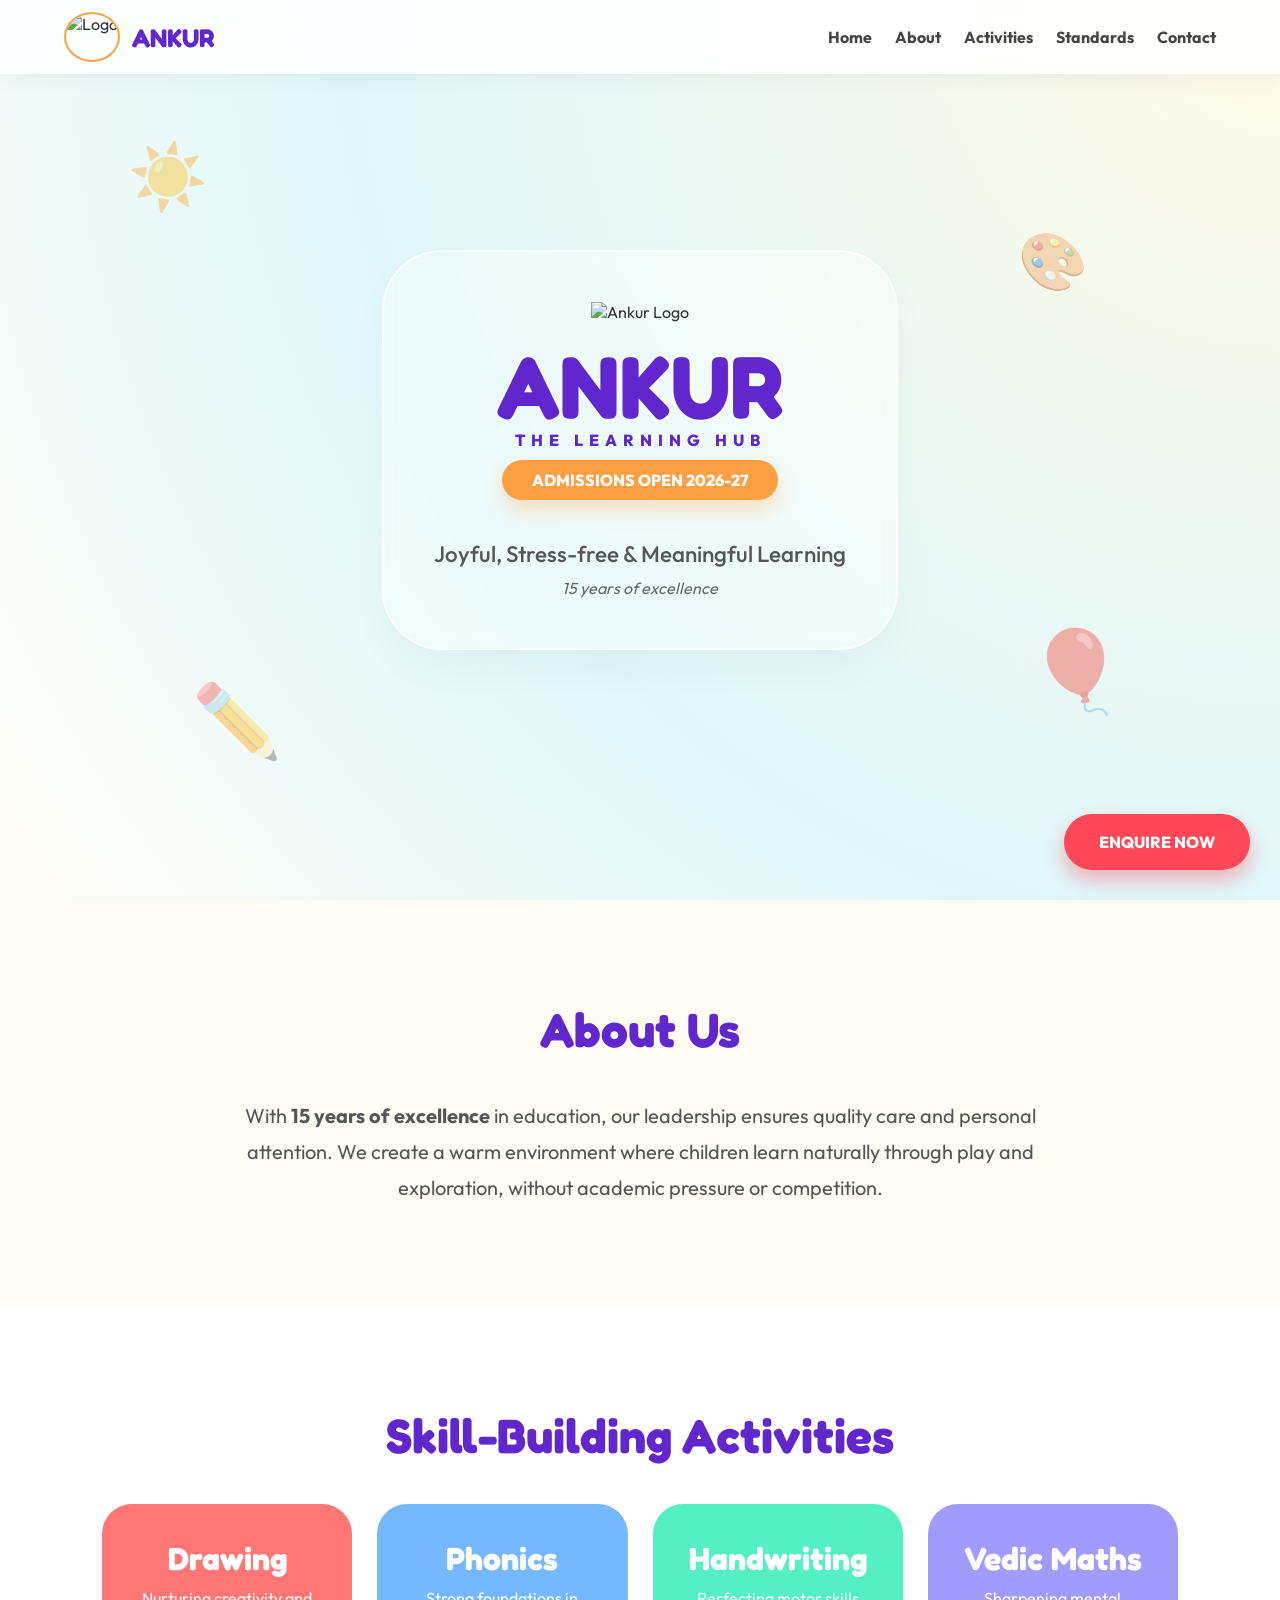
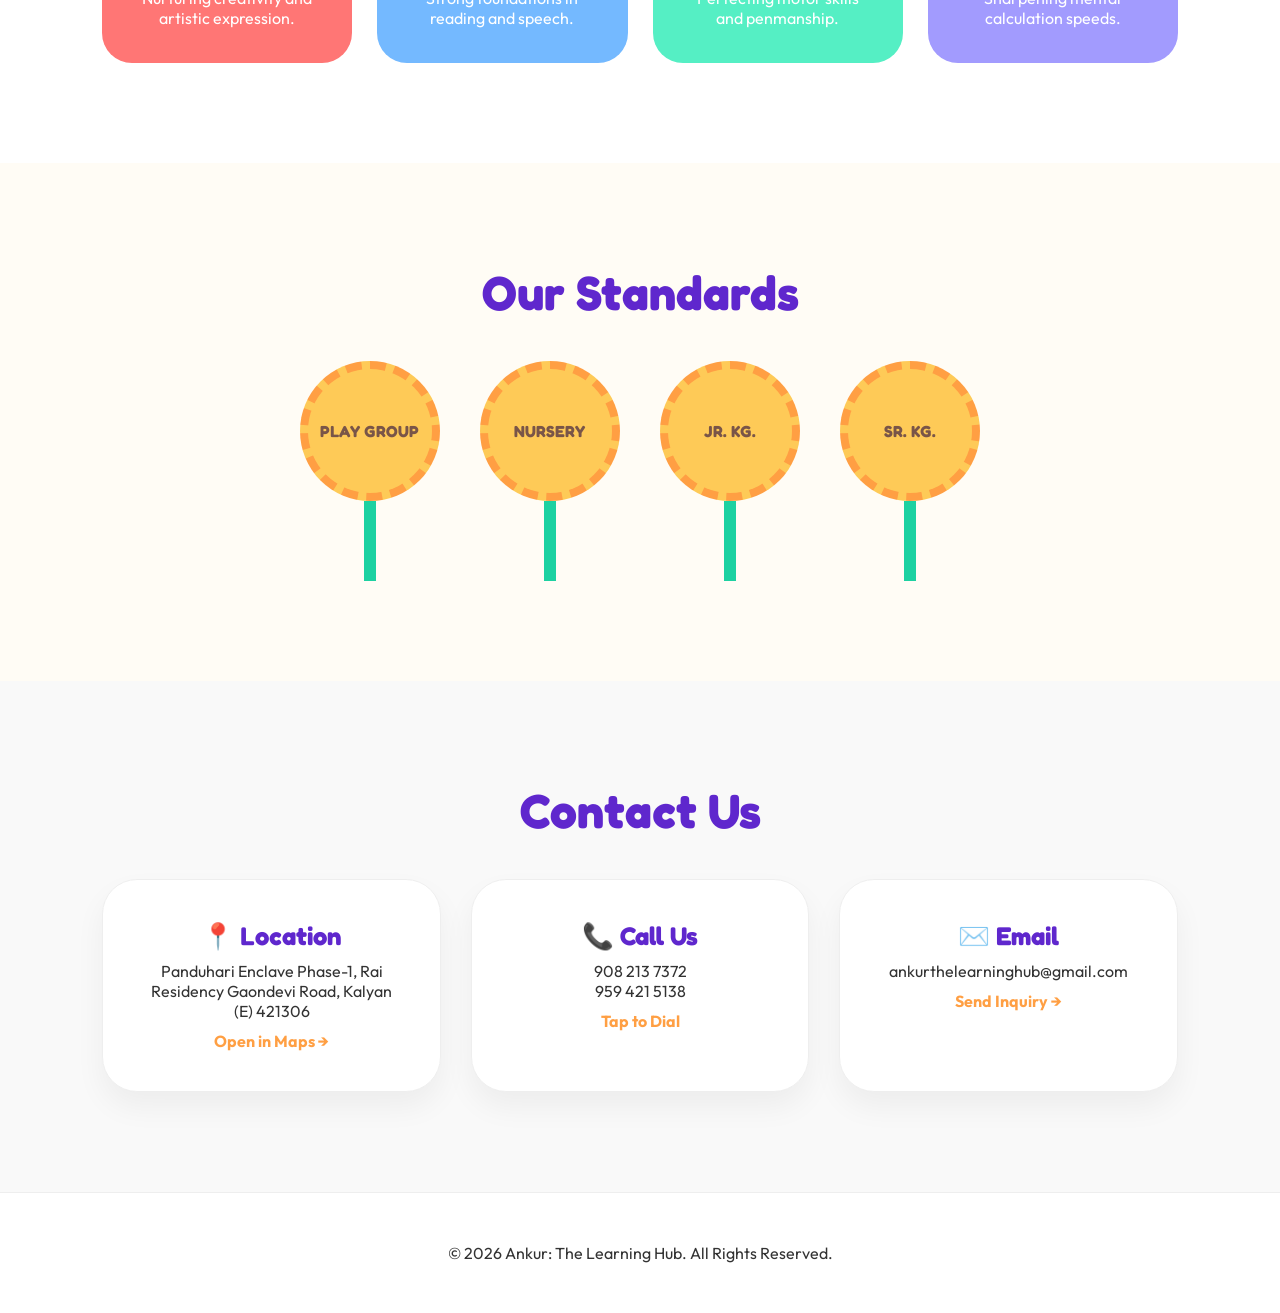
==== index.html @ 1911ccf0 "Add files via upload" ====
<!DOCTYPE html>
<html lang="en">
<head>
    <meta charset="UTF-8">
    <meta name="viewport" content="width=device-width, initial-scale=1.0">
    <title>Ankur: The Learning Hub | Admissions Open 2026-27</title>
    <link href="https://fonts.googleapis.com/css2?family=Fredoka:wght@400;700&family=Outfit:wght@300;600;800&display=swap" rel="stylesheet">
    <link href="https://unpkg.com/aos@2.3.1/dist/aos.css" rel="stylesheet">
    <style>
        :root {
            --primary: #5f27cd; --accent: #ff9f43; --green: #1dd1a1; 
            --sun-yellow: #feca57; --sky-blue: #e0f7fa; --pink: #ff6b6b;
            --soft-bg: #fffcf5;
        }

        * { margin: 0; padding: 0; box-sizing: border-box; scroll-behavior: smooth; }
        body { font-family: 'Outfit', sans-serif; background: var(--soft-bg); overflow-x: hidden; color: #333; }

        /* HEADER */
        .main-header {
            position: fixed; top: 0; width: 100%; z-index: 1000;
            background: rgba(255, 255, 255, 0.9); backdrop-filter: blur(12px);
            padding: 12px 5%; display: flex; justify-content: space-between; align-items: center;
            box-shadow: 0 4px 20px rgba(0,0,0,0.05);
        }
        .logo-wrap { display: flex; align-items: center; gap: 12px; }
        .logo-img { height: 50px; width: auto; border-radius: 50%; border: 2px solid var(--accent); }
        .logo-text-top { font-family: 'Fredoka'; font-weight: 700; color: var(--primary); font-size: 1.6rem; }
        
        .nav-links a { text-decoration: none; color: #444; margin-left: 20px; font-weight: 700; font-size: 1rem; transition: 0.3s; }
        .nav-links a:hover { color: var(--primary); }

        /* LANDING PAGE - ENHANCED */
        .hero {
            height: 100vh; display: flex; flex-direction: column; align-items: center; justify-content: center;
            text-align: center; background: radial-gradient(circle at top right, #fff9e6, #e0f7fa 60%, #fffcf5);
            position: relative; padding: 20px; overflow: hidden;
        }
        .hero-content {
            position: relative; z-index: 10; background: rgba(255, 255, 255, 0.4);
            backdrop-filter: blur(8px); padding: 50px; border-radius: 60px;
            border: 2px solid rgba(255,255,255,0.7); box-shadow: 0 20px 40px rgba(0,0,0,0.03);
        }
        .hero-logo { width: 150px; margin-bottom: 20px; animation: float 3s ease-in-out infinite; }
        .hero-h1 { font-family: 'Fredoka'; font-size: clamp(3rem, 10vw, 5.5rem); color: var(--primary); line-height: 1; }
        .hero-desc { font-size: 1.4rem; color: #555; margin-top: 15px; font-weight: 500; }
        
        .admission-badge {
            background: var(--accent); color: white; display: inline-block; padding: 10px 30px;
            border-radius: 50px; font-weight: 800; margin-bottom: 25px; box-shadow: 0 10px 20px rgba(255, 159, 67, 0.3);
        }

        /* FLOATING DOODLES */
        .shape { position: absolute; opacity: 0.4; z-index: 1; animation: float-around 20s infinite linear; }
        .shape-1 { top: 15%; left: 10%; font-size: 4rem; }
        .shape-2 { bottom: 20%; right: 12%; font-size: 5rem; }
        .shape-3 { top: 25%; right: 15%; font-size: 3.5rem; }
        .shape-4 { bottom: 15%; left: 15%; font-size: 4.5rem; }

        @keyframes float-around {
            0% { transform: translate(0, 0) rotate(0deg); }
            33% { transform: translate(30px, 50px) rotate(10deg); }
            66% { transform: translate(-20px, 20px) rotate(-10deg); }
            100% { transform: translate(0, 0) rotate(0deg); }
        }

        /* SECTION STYLING */
        .section-padding { padding: 100px 8%; text-align: center; }
        .section-title { font-family: 'Fredoka'; font-size: 3rem; color: var(--primary); margin-bottom: 40px; }

        /* SKILL CARDS */
        .activity-grid { display: grid; grid-template-columns: repeat(auto-fit, minmax(220px, 1fr)); gap: 25px; margin-top: 40px; }
        .act-card { padding: 35px; border-radius: 30px; transition: 0.3s; color: white; }
        .act-card:hover { transform: translateY(-10px); }
        .drawing { background: #ff7675; } .phonics { background: #74b9ff; } .writing { background: #55efc4; } .maths { background: #a29bfe; }

        /* STANDARDS - SUNFLOWERS */
        .garden { display: flex; justify-content: center; gap: 40px; flex-wrap: wrap; }
        .flower { display: flex; flex-direction: column; align-items: center; }
        .flower-head { 
            width: 140px; height: 140px; background: var(--sun-yellow); border-radius: 50%;
            border: 8px dashed var(--accent); display: flex; align-items: center; justify-content: center;
            font-family: 'Fredoka'; font-weight: 700; color: #795548; text-align: center;
        }
        .stem { width: 12px; height: 80px; background: var(--green); }

        /* CONTACT CARDS */
        .contact-box { display: grid; grid-template-columns: repeat(auto-fit, minmax(280px, 1fr)); gap: 30px; margin-top: 40px; }
        .contact-item { 
            background: white; padding: 40px; border-radius: 35px; 
            box-shadow: 0 15px 30px rgba(0,0,0,0.05); transition: 0.3s;
            height: 100%; border: 1px solid #eee;
        }
        .contact-item:hover { border-color: var(--accent); transform: scale(1.02); }

        .call-btn { position: fixed; bottom: 30px; right: 30px; background: #ff4757; color: white; padding: 18px 35px; border-radius: 50px; text-decoration: none; font-weight: 800; z-index: 2000; box-shadow: 0 10px 20px rgba(255,71,87,0.4); }

        @keyframes float { 0%, 100% { transform: translateY(0); } 50% { transform: translateY(-20px); } }
    </style>
</head>
<body>

    <audio id="bgMusic" loop preload="auto">
        <source src="music.mp3" type="audio/mpeg">
    </audio>

    <header class="main-header">
        <div class="logo-wrap">
            <img src="logo.png" alt="Logo" class="logo-img">
            <div class="logo-text-top">ANKUR</div>
        </div>
        <nav class="nav-links">
            <a href="#home">Home</a>
            <a href="#about">About</a>
            <a href="#activities">Activities</a>
            <a href="#standards">Standards</a>
            <a href="#contact">Contact</a>
        </nav>
    </header>

    <section id="home" class="hero">
        <div class="shape shape-1">☀️</div>
        <div class="shape shape-2">🎈</div>
        <div class="shape shape-3">🎨</div>
        <div class="shape shape-4">✏️</div>

        <div class="hero-content" data-aos="zoom-out">
            <img src="logo.png" alt="Ankur Logo" class="hero-logo">
            <h1 class="hero-h1">ANKUR</h1>
            <p style="font-weight: 800; letter-spacing: 6px; color: var(--primary); margin-bottom: 10px;">THE LEARNING HUB</p>
            
            <div class="admission-badge">ADMISSIONS OPEN 2026-27</div>

            <p class="hero-desc">Joyful, Stress-free & Meaningful Learning</p>
            <p style="color: #666; font-style: italic; margin-top: 10px;">15 years of excellence</p>
        </div>
    </section>

    <section id="about" class="section-padding music-zone">
        <h2 class="section-title">About Us</h2>
        <p style="max-width: 850px; margin: 0 auto; font-size: 1.25rem; line-height: 1.8; color: #555;">
            With <b>15 years of excellence</b> in education, our leadership ensures quality care and personal attention. 
            We create a warm environment where children learn naturally through play and exploration, 
            without academic pressure or competition.
        </p>
    </section>

    <section id="activities" class="section-padding music-zone" style="background: white;">
        <h2 class="section-title">Skill-Building Activities</h2>
        <div class="activity-grid">
            <div class="act-card drawing" data-aos="fade-up">
                <h3 style="font-family:'Fredoka'; font-size: 2rem; margin-bottom: 10px;">Drawing</h3>
                <p>Nurturing creativity and artistic expression.</p>
            </div>
            <div class="act-card phonics" data-aos="fade-up" data-aos-delay="100">
                <h3 style="font-family:'Fredoka'; font-size: 2rem; margin-bottom: 10px;">Phonics</h3>
                <p>Strong foundations in reading and speech.</p>
            </div>
            <div class="act-card writing" data-aos="fade-up" data-aos-delay="200">
                <h3 style="font-family:'Fredoka'; font-size: 2rem; margin-bottom: 10px;">Handwriting</h3>
                <p>Perfecting motor skills and penmanship.</p>
            </div>
            <div class="act-card maths" data-aos="fade-up" data-aos-delay="300">
                <h3 style="font-family:'Fredoka'; font-size: 2rem; margin-bottom: 10px;">Vedic Maths</h3>
                <p>Sharpening mental calculation speeds.</p>
            </div>
        </div>
    </section>

    <section id="standards" class="section-padding music-zone">
        <h2 class="section-title">Our Standards</h2>
        <div class="garden">
            <div class="flower" data-aos="zoom-in"><div class="flower-head">PLAY GROUP</div><div class="stem"></div></div>
            <div class="flower" data-aos="zoom-in" data-aos-delay="100"><div class="flower-head">NURSERY</div><div class="stem"></div></div>
            <div class="flower" data-aos="zoom-in" data-aos-delay="200"><div class="flower-head">JR. KG.</div><div class="stem"></div></div>
            <div class="flower" data-aos="zoom-in" data-aos-delay="300"><div class="flower-head">SR. KG.</div><div class="stem"></div></div>
        </div>
    </section>

    <section id="contact" class="section-padding music-zone" style="background:#f9f9f9;">
        <h2 class="section-title">Contact Us</h2>
        <div class="contact-box">
            <a href="https://maps.google.com/?q=Panduhari+Enclave+Phase-1+Kalyan" target="_blank" style="text-decoration:none; color:inherit;">
                <div class="contact-item" data-aos="fade-up">
                    <h4 style="color:var(--primary); font-family:'Fredoka'; font-size:1.6rem; margin-bottom:10px;">📍 Location</h4>
                    <p>Panduhari Enclave Phase-1, Rai Residency Gaondevi Road, Kalyan (E) 421306</p>
                    <p style="color:var(--accent); font-weight:bold; margin-top:10px;">Open in Maps →</p>
                </div>
            </a>
            <div class="contact-item" data-aos="fade-up" data-aos-delay="100">
                <h4 style="color:var(--primary); font-family:'Fredoka'; font-size:1.6rem; margin-bottom:10px;">📞 Call Us</h4>
                <p><a href="tel:9082137372" style="text-decoration:none; color:inherit;">908 213 7372</a></p>
                <p><a href="tel:9594215138" style="text-decoration:none; color:inherit;">959 421 5138</a></p>
                <p style="color:var(--accent); font-weight:bold; margin-top:10px;">Tap to Dial</p>
            </div>
            <a href="mailto:ankurthelearninghub@gmail.com" style="text-decoration:none; color:inherit;">
                <div class="contact-item" data-aos="fade-up" data-aos-delay="200">
                    <h4 style="color:var(--primary); font-family:'Fredoka'; font-size:1.6rem; margin-bottom:10px;">✉️ Email</h4>
                    <p>ankurthelearninghub@gmail.com</p>
                    <p style="color:var(--accent); font-weight:bold; margin-top:10px;">Send Inquiry →</p>
                </div>
            </a>
        </div>
    </section>

    <footer style="text-align: center; padding: 50px; background: white; border-top: 1px solid #eee;">
        <p>© 2026 Ankur: The Learning Hub. All Rights Reserved.</p>
    </footer>

    <a href="tel:9082137372" class="call-btn">ENQUIRE NOW</a>

    <script src="https://unpkg.com/aos@2.3.1/dist/aos.js"></script>
    <script>
        AOS.init({ duration: 1000, once: true });

        var music = document.getElementById('bgMusic');
        var musicArmed = false;
        music.volume = 0.3; // Low background volume

        function handleMusic() {
            if (!musicArmed) return;
            var homeBottom = document.getElementById('home').getBoundingClientRect().bottom;
            // Play if user has scrolled past home, otherwise pause
            if (homeBottom < 200) {
                if (music.paused) music.play().catch(e => {});
            } else {
                music.pause();
            }
        }

        // Arm the music on first user interaction
        window.addEventListener('scroll', function() { musicArmed = true; handleMusic(); });
        window.addEventListener('mousedown', function() { musicArmed = true; handleMusic(); });
        
        document.querySelectorAll('a').forEach(link => {
            link.addEventListener('click', () => { 
                musicArmed = true; 
                setTimeout(handleMusic, 500); 
            });
        });
    </script>
</body>
</html>
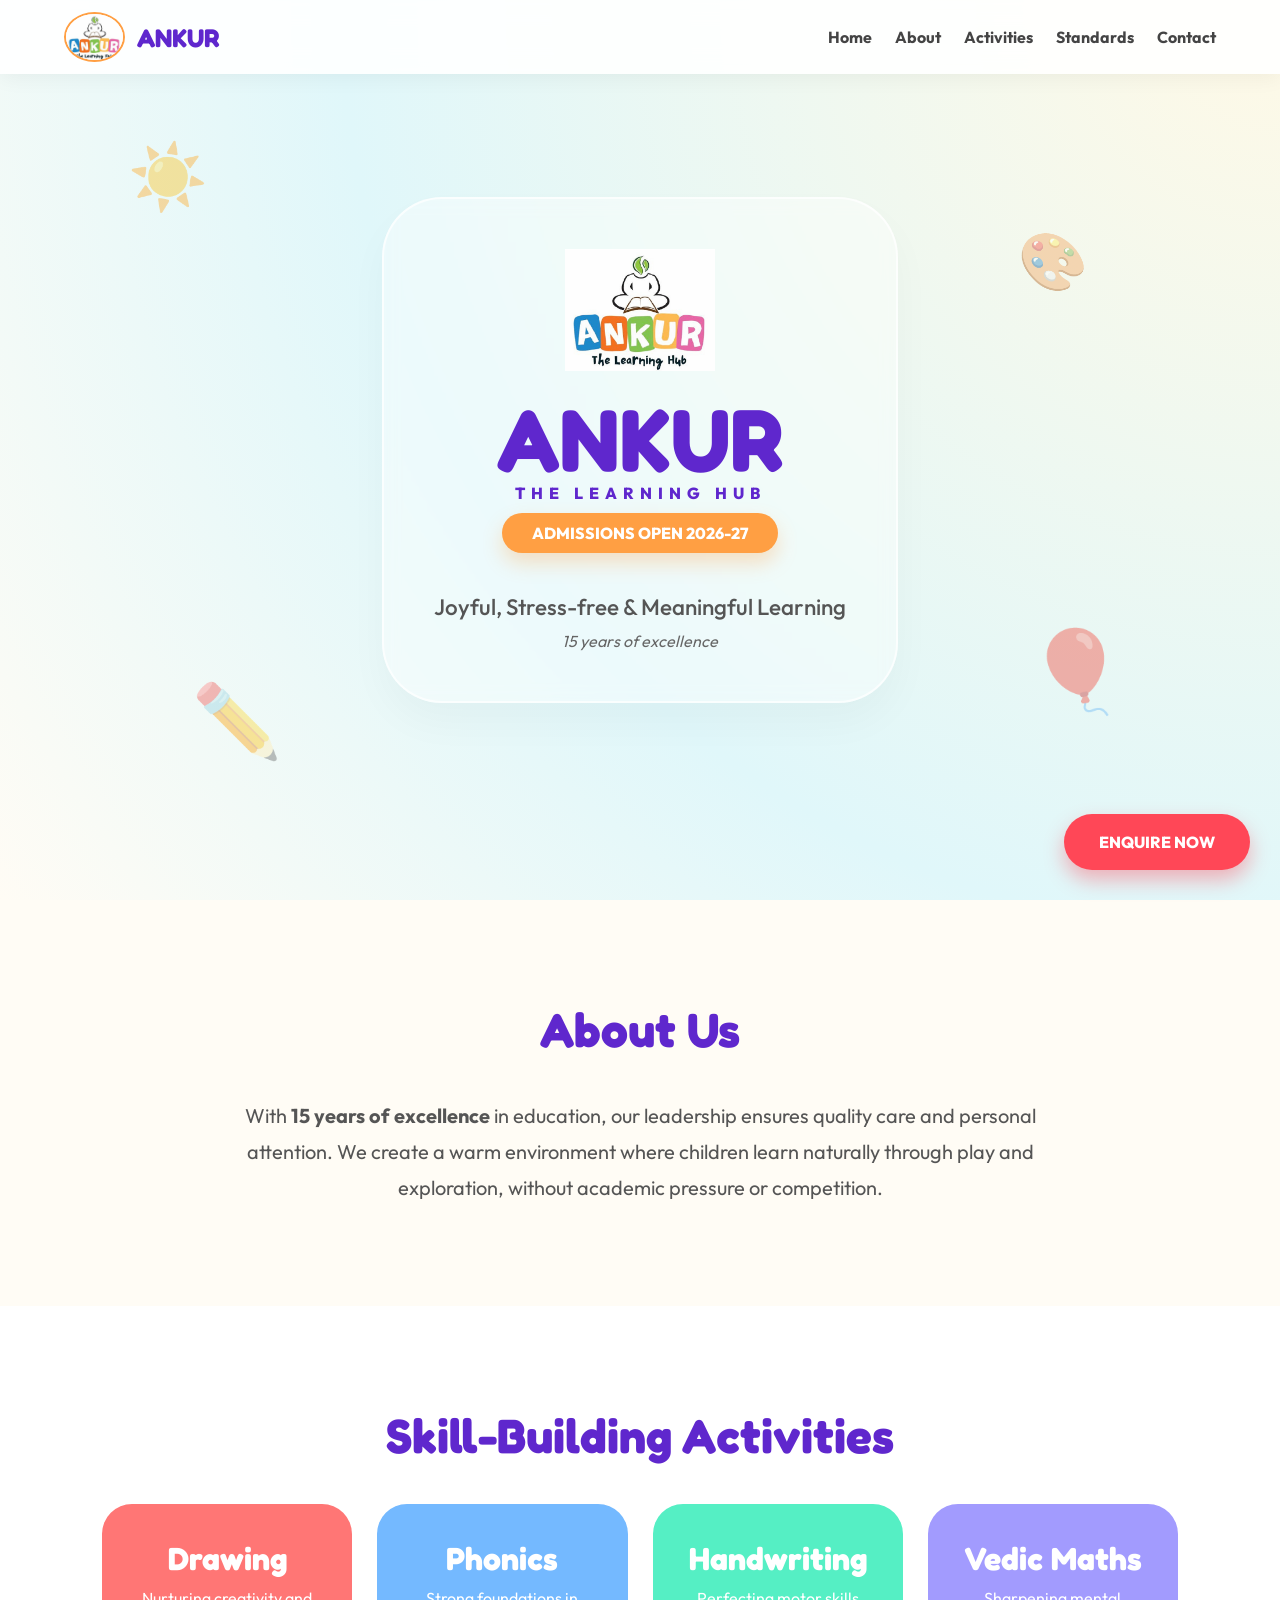
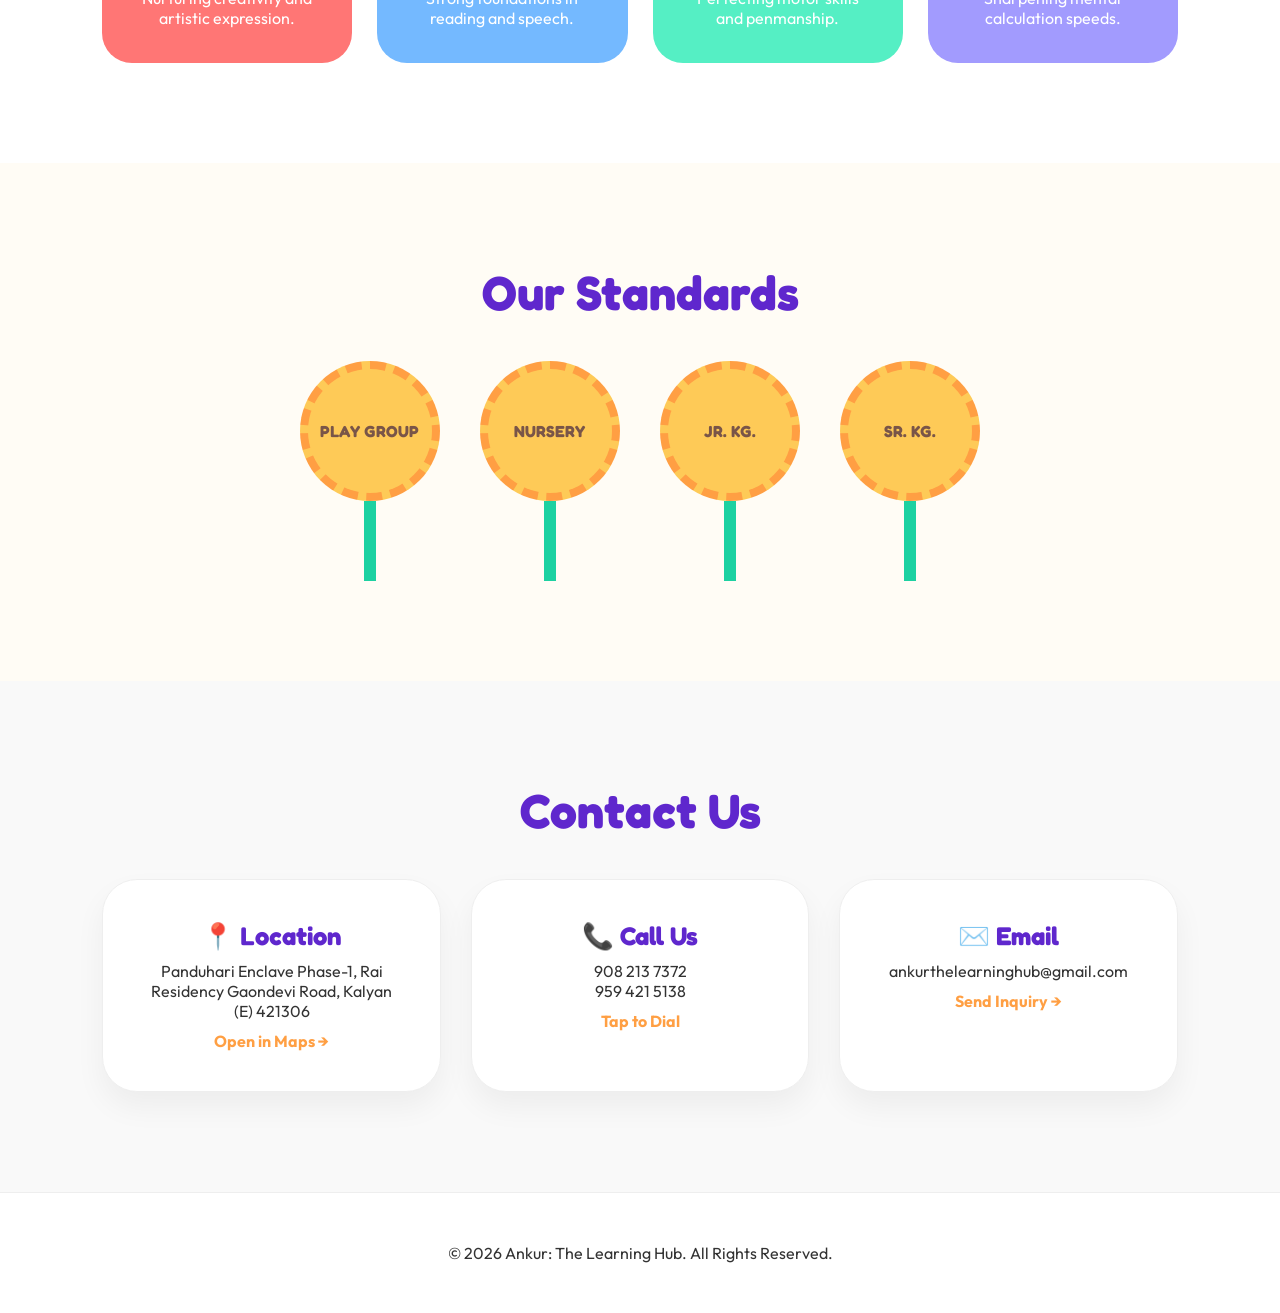
==== commit 65bacb4b: "Fix HTML encoding issues in index.html" ====
--- a/index.html
+++ b/index.html
@@ -106,7 +106,7 @@
 
     <header class="main-header">
         <div class="logo-wrap">
-            <img src="logo.png" alt="Logo" class="logo-img">
+            <img src="Logo.png" alt="Logo" class="logo-img">
             <div class="logo-text-top">ANKUR</div>
         </div>
         <nav class="nav-links">
@@ -125,7 +125,7 @@
         <div class="shape shape-4">✏️</div>
 
         <div class="hero-content" data-aos="zoom-out">
-            <img src="logo.png" alt="Ankur Logo" class="hero-logo">
+            <img src="Logo.png" alt="Ankur Logo" class="hero-logo">
             <h1 class="hero-h1">ANKUR</h1>
             <p style="font-weight: 800; letter-spacing: 6px; color: var(--primary); margin-bottom: 10px;">THE LEARNING HUB</p>
             
@@ -240,4 +240,4 @@
         });
     </script>
 </body>
-</html>+</html>
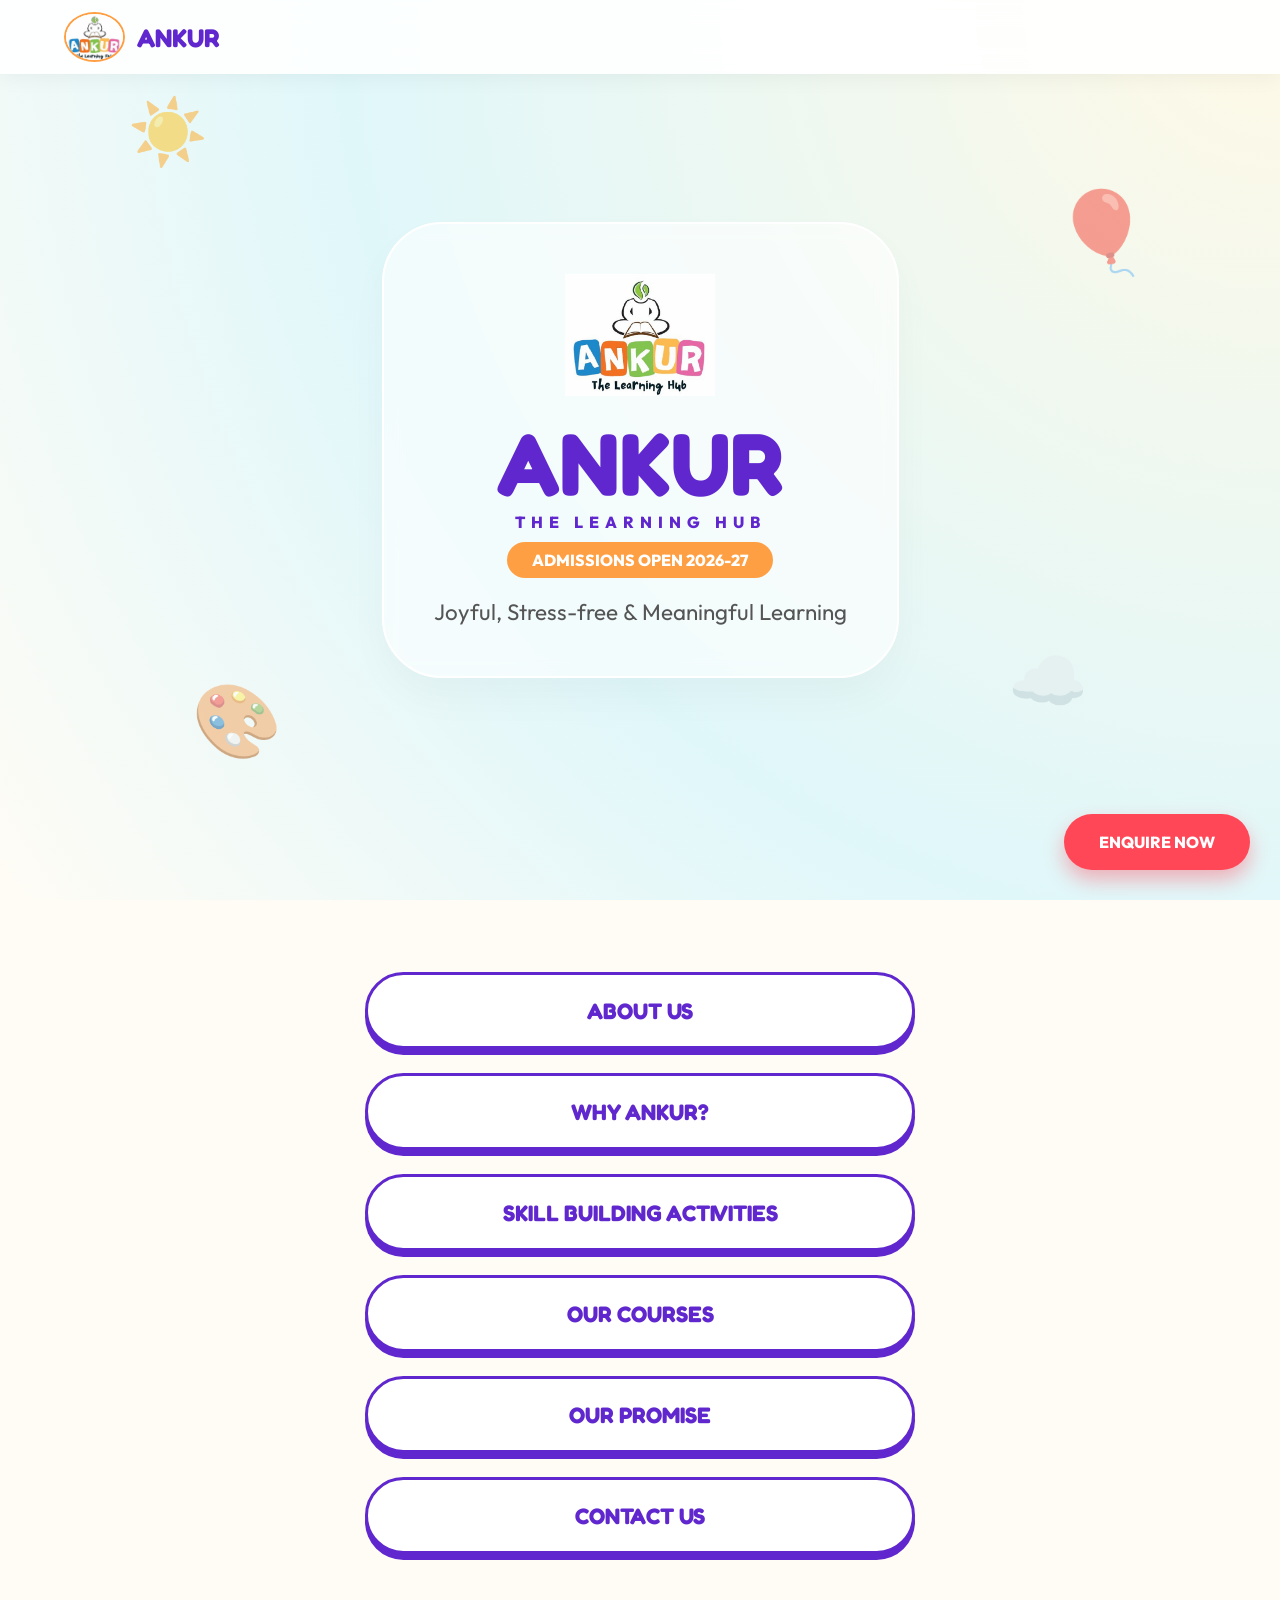
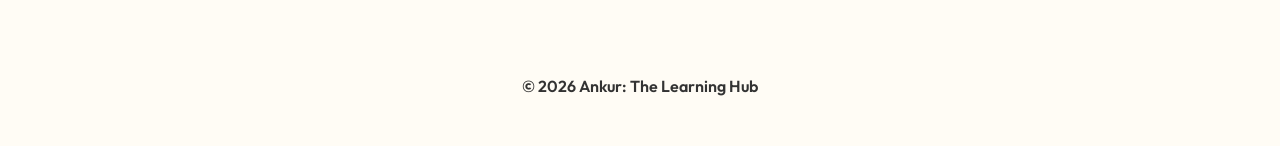
==== commit 936ff3d5: "Refactor index.html for layout and functionality Updated the HTML structure, styles, and scripts for" ====
--- a/index.html
+++ b/index.html
@@ -3,7 +3,7 @@
 <head>
     <meta charset="UTF-8">
     <meta name="viewport" content="width=device-width, initial-scale=1.0">
-    <title>Ankur: The Learning Hub | Admissions Open 2026-27</title>
+    <title>Ankur: The Learning Hub</title>
     <link href="https://fonts.googleapis.com/css2?family=Fredoka:wght@400;700&family=Outfit:wght@300;600;800&display=swap" rel="stylesheet">
     <link href="https://unpkg.com/aos@2.3.1/dist/aos.css" rel="stylesheet">
     <style>
@@ -14,7 +14,7 @@
         }
 
         * { margin: 0; padding: 0; box-sizing: border-box; scroll-behavior: smooth; }
-        body { font-family: 'Outfit', sans-serif; background: var(--soft-bg); overflow-x: hidden; color: #333; }
+        body { font-family: 'Outfit', sans-serif; background: var(--soft-bg); color: #333; overflow-x: hidden; }
 
         /* HEADER */
         .main-header {
@@ -24,74 +24,80 @@
             box-shadow: 0 4px 20px rgba(0,0,0,0.05);
         }
         .logo-wrap { display: flex; align-items: center; gap: 12px; }
-        .logo-img { height: 50px; width: auto; border-radius: 50%; border: 2px solid var(--accent); }
+        .logo-img { height: 50px; border-radius: 50%; border: 2px solid var(--accent); }
         .logo-text-top { font-family: 'Fredoka'; font-weight: 700; color: var(--primary); font-size: 1.6rem; }
-        
-        .nav-links a { text-decoration: none; color: #444; margin-left: 20px; font-weight: 700; font-size: 1rem; transition: 0.3s; }
-        .nav-links a:hover { color: var(--primary); }
-
-        /* LANDING PAGE - ENHANCED */
+
+        /* LANDING PAGE HERO */
         .hero {
             height: 100vh; display: flex; flex-direction: column; align-items: center; justify-content: center;
             text-align: center; background: radial-gradient(circle at top right, #fff9e6, #e0f7fa 60%, #fffcf5);
             position: relative; padding: 20px; overflow: hidden;
         }
         .hero-content {
-            position: relative; z-index: 10; background: rgba(255, 255, 255, 0.4);
-            backdrop-filter: blur(8px); padding: 50px; border-radius: 60px;
-            border: 2px solid rgba(255,255,255,0.7); box-shadow: 0 20px 40px rgba(0,0,0,0.03);
-        }
-        .hero-logo { width: 150px; margin-bottom: 20px; animation: float 3s ease-in-out infinite; }
-        .hero-h1 { font-family: 'Fredoka'; font-size: clamp(3rem, 10vw, 5.5rem); color: var(--primary); line-height: 1; }
-        .hero-desc { font-size: 1.4rem; color: #555; margin-top: 15px; font-weight: 500; }
+            z-index: 10; background: rgba(255, 255, 255, 0.6); backdrop-filter: blur(10px);
+            padding: 50px; border-radius: 60px; border: 2px solid white; box-shadow: 0 20px 40px rgba(0,0,0,0.03);
+        }
+        .hero-logo { width: 150px; margin-bottom: 15px; animation: float 3s ease-in-out infinite; }
+        .hero-h1 { font-family: 'Fredoka'; font-size: clamp(3rem, 10vw, 5.5rem); color: var(--primary); line-height: 1.1; }
         
-        .admission-badge {
-            background: var(--accent); color: white; display: inline-block; padding: 10px 30px;
-            border-radius: 50px; font-weight: 800; margin-bottom: 25px; box-shadow: 0 10px 20px rgba(255, 159, 67, 0.3);
-        }
-
-        /* FLOATING DOODLES */
-        .shape { position: absolute; opacity: 0.4; z-index: 1; animation: float-around 20s infinite linear; }
-        .shape-1 { top: 15%; left: 10%; font-size: 4rem; }
-        .shape-2 { bottom: 20%; right: 12%; font-size: 5rem; }
-        .shape-3 { top: 25%; right: 15%; font-size: 3.5rem; }
-        .shape-4 { bottom: 15%; left: 15%; font-size: 4.5rem; }
-
-        @keyframes float-around {
-            0% { transform: translate(0, 0) rotate(0deg); }
-            33% { transform: translate(30px, 50px) rotate(10deg); }
-            66% { transform: translate(-20px, 20px) rotate(-10deg); }
-            100% { transform: translate(0, 0) rotate(0deg); }
-        }
-
-        /* SECTION STYLING */
-        .section-padding { padding: 100px 8%; text-align: center; }
-        .section-title { font-family: 'Fredoka'; font-size: 3rem; color: var(--primary); margin-bottom: 40px; }
-
-        /* SKILL CARDS */
-        .activity-grid { display: grid; grid-template-columns: repeat(auto-fit, minmax(220px, 1fr)); gap: 25px; margin-top: 40px; }
-        .act-card { padding: 35px; border-radius: 30px; transition: 0.3s; color: white; }
-        .act-card:hover { transform: translateY(-10px); }
+        /* DOODLES */
+        .doodle { position: absolute; opacity: 0.5; z-index: 1; animation: orbit 20s infinite linear; pointer-events: none; }
+        .d1 { top: 10%; left: 10%; font-size: 4rem; } .d2 { top: 20%; right: 10%; font-size: 5rem; }
+        .d3 { bottom: 15%; left: 15%; font-size: 4.5rem; } .d4 { bottom: 20%; right: 15%; font-size: 4rem; }
+
+        @keyframes orbit {
+            0% { transform: translate(0,0) rotate(0deg); }
+            50% { transform: translate(30px, 50px) rotate(10deg); }
+            100% { transform: translate(0,0) rotate(0deg); }
+        }
+
+        /* BUTTON INTERFACE */
+        .hub-container { padding: 60px 8%; text-align: center; }
+        .toggle-btn {
+            background: white; border: 3px solid var(--primary); color: var(--primary);
+            padding: 22px; font-size: 1.4rem; font-family: 'Fredoka'; border-radius: 50px;
+            cursor: pointer; width: 100%; max-width: 550px; margin: 12px auto;
+            transition: 0.3s; display: block; font-weight: 700;
+            box-shadow: 0 6px 0 var(--primary); position: relative;
+        }
+        .toggle-btn:hover { transform: translateY(-3px); box-shadow: 0 9px 0 var(--primary); }
+        .toggle-btn.active { background: var(--primary); color: white; box-shadow: none; transform: translateY(3px); }
+
+        .panel { max-height: 0; overflow: hidden; transition: 0.5s ease-in-out; opacity: 0; }
+        .panel.show { max-height: 8000px; opacity: 1; padding: 40px 0; }
+
+        /* WHY ANKUR GRID */
+        .why-grid { display: grid; grid-template-columns: repeat(auto-fit, minmax(240px, 1fr)); gap: 20px; }
+        .why-card { background: white; padding: 15px; border-radius: 30px; box-shadow: 0 10px 20px rgba(0,0,0,0.05); }
+        .why-card img { width: 100%; height: 200px; border-radius: 20px; object-fit: cover; margin-bottom: 10px; }
+        .why-card h4 { font-family: 'Fredoka'; color: var(--primary); }
+
+        /* SKILL BUILDING ACTIVITIES */
+        .activity-grid { display: grid; grid-template-columns: repeat(auto-fit, minmax(220px, 1fr)); gap: 20px; }
+        .act-card { padding: 40px 20px; border-radius: 40px; color: white; text-align: center; box-shadow: 0 10px 20px rgba(0,0,0,0.1); }
+        .act-card h3 { font-family: 'Fredoka'; font-size: 1.8rem; margin-bottom: 8px; }
+        .act-card p { font-size: 1rem; opacity: 0.9; font-weight: 500; }
         .drawing { background: #ff7675; } .phonics { background: #74b9ff; } .writing { background: #55efc4; } .maths { background: #a29bfe; }
 
-        /* STANDARDS - SUNFLOWERS */
+        /* SUNFLOWER COURSES */
         .garden { display: flex; justify-content: center; gap: 40px; flex-wrap: wrap; }
         .flower { display: flex; flex-direction: column; align-items: center; }
         .flower-head { 
             width: 140px; height: 140px; background: var(--sun-yellow); border-radius: 50%;
             border: 8px dashed var(--accent); display: flex; align-items: center; justify-content: center;
-            font-family: 'Fredoka'; font-weight: 700; color: #795548; text-align: center;
-        }
-        .stem { width: 12px; height: 80px; background: var(--green); }
-
-        /* CONTACT CARDS */
-        .contact-box { display: grid; grid-template-columns: repeat(auto-fit, minmax(280px, 1fr)); gap: 30px; margin-top: 40px; }
-        .contact-item { 
-            background: white; padding: 40px; border-radius: 35px; 
-            box-shadow: 0 15px 30px rgba(0,0,0,0.05); transition: 0.3s;
-            height: 100%; border: 1px solid #eee;
-        }
-        .contact-item:hover { border-color: var(--accent); transform: scale(1.02); }
+            font-family: 'Fredoka'; font-weight: 700; color: #795548; font-size: 1rem; text-align: center;
+        }
+        .stem { width: 12px; height: 60px; background: var(--green); border-radius: 0 0 10px 10px; }
+
+        /* PROMISE BOXES */
+        .promise-container { display: grid; grid-template-columns: repeat(auto-fit, minmax(300px, 1fr)); gap: 30px; text-align: left; max-width: 1000px; margin: 0 auto; }
+        .promise-box { background: white; padding: 35px; border-radius: 35px; border-left: 10px solid var(--accent); box-shadow: 0 10px 30px rgba(0,0,0,0.05); }
+        .promise-item { display: flex; align-items: flex-start; gap: 10px; margin-bottom: 12px; font-weight: 600; font-size: 1.1rem; }
+        .promise-item span { color: var(--green); font-weight: 900; }
+
+        /* CONTACT SECTION */
+        .contact-grid { display: grid; grid-template-columns: repeat(auto-fit, minmax(280px, 1fr)); gap: 20px; }
+        .c-card { background: white; padding: 30px; border-radius: 30px; text-decoration: none; color: inherit; border: 2px solid #eee; }
 
         .call-btn { position: fixed; bottom: 30px; right: 30px; background: #ff4757; color: white; padding: 18px 35px; border-radius: 50px; text-decoration: none; font-weight: 800; z-index: 2000; box-shadow: 0 10px 20px rgba(255,71,87,0.4); }
 
@@ -100,144 +106,137 @@
 </head>
 <body>
 
-    <audio id="bgMusic" loop preload="auto">
-        <source src="music.mp3" type="audio/mpeg">
-    </audio>
+    <audio id="bgMusic" loop><source src="music.mp3" type="audio/mpeg"></audio>
 
     <header class="main-header">
         <div class="logo-wrap">
             <img src="Logo.png" alt="Logo" class="logo-img">
             <div class="logo-text-top">ANKUR</div>
         </div>
-        <nav class="nav-links">
-            <a href="#home">Home</a>
-            <a href="#about">About</a>
-            <a href="#activities">Activities</a>
-            <a href="#standards">Standards</a>
-            <a href="#contact">Contact</a>
-        </nav>
     </header>
 
-    <section id="home" class="hero">
-        <div class="shape shape-1">☀️</div>
-        <div class="shape shape-2">🎈</div>
-        <div class="shape shape-3">🎨</div>
-        <div class="shape shape-4">✏️</div>
-
-        <div class="hero-content" data-aos="zoom-out">
+    <section class="hero" id="landingSection">
+        <div class="doodle d1">☀️</div><div class="doodle d2">🎈</div><div class="doodle d3">🎨</div><div class="doodle d4">☁️</div>
+        <div class="hero-content">
             <img src="Logo.png" alt="Ankur Logo" class="hero-logo">
             <h1 class="hero-h1">ANKUR</h1>
             <p style="font-weight: 800; letter-spacing: 6px; color: var(--primary); margin-bottom: 10px;">THE LEARNING HUB</p>
-            
-            <div class="admission-badge">ADMISSIONS OPEN 2026-27</div>
-
-            <p class="hero-desc">Joyful, Stress-free & Meaningful Learning</p>
-            <p style="color: #666; font-style: italic; margin-top: 10px;">15 years of excellence</p>
+            <div style="background: var(--accent); color: white; padding: 8px 25px; border-radius: 50px; font-weight: 800; margin-bottom: 20px; display: inline-block;">ADMISSIONS OPEN 2026-27</div>
+            <p style="font-size: 1.4rem; color: #555;">Joyful, Stress-free & Meaningful Learning</p>
         </div>
     </section>
 
-    <section id="about" class="section-padding music-zone">
-        <h2 class="section-title">About Us</h2>
-        <p style="max-width: 850px; margin: 0 auto; font-size: 1.25rem; line-height: 1.8; color: #555;">
-            With <b>15 years of excellence</b> in education, our leadership ensures quality care and personal attention. 
-            We create a warm environment where children learn naturally through play and exploration, 
-            without academic pressure or competition.
-        </p>
-    </section>
-
-    <section id="activities" class="section-padding music-zone" style="background: white;">
-        <h2 class="section-title">Skill-Building Activities</h2>
-        <div class="activity-grid">
-            <div class="act-card drawing" data-aos="fade-up">
-                <h3 style="font-family:'Fredoka'; font-size: 2rem; margin-bottom: 10px;">Drawing</h3>
-                <p>Nurturing creativity and artistic expression.</p>
-            </div>
-            <div class="act-card phonics" data-aos="fade-up" data-aos-delay="100">
-                <h3 style="font-family:'Fredoka'; font-size: 2rem; margin-bottom: 10px;">Phonics</h3>
-                <p>Strong foundations in reading and speech.</p>
-            </div>
-            <div class="act-card writing" data-aos="fade-up" data-aos-delay="200">
-                <h3 style="font-family:'Fredoka'; font-size: 2rem; margin-bottom: 10px;">Handwriting</h3>
-                <p>Perfecting motor skills and penmanship.</p>
-            </div>
-            <div class="act-card maths" data-aos="fade-up" data-aos-delay="300">
-                <h3 style="font-family:'Fredoka'; font-size: 2rem; margin-bottom: 10px;">Vedic Maths</h3>
-                <p>Sharpening mental calculation speeds.</p>
-            </div>
-        </div>
-    </section>
-
-    <section id="standards" class="section-padding music-zone">
-        <h2 class="section-title">Our Standards</h2>
-        <div class="garden">
-            <div class="flower" data-aos="zoom-in"><div class="flower-head">PLAY GROUP</div><div class="stem"></div></div>
-            <div class="flower" data-aos="zoom-in" data-aos-delay="100"><div class="flower-head">NURSERY</div><div class="stem"></div></div>
-            <div class="flower" data-aos="zoom-in" data-aos-delay="200"><div class="flower-head">JR. KG.</div><div class="stem"></div></div>
-            <div class="flower" data-aos="zoom-in" data-aos-delay="300"><div class="flower-head">SR. KG.</div><div class="stem"></div></div>
-        </div>
-    </section>
-
-    <section id="contact" class="section-padding music-zone" style="background:#f9f9f9;">
-        <h2 class="section-title">Contact Us</h2>
-        <div class="contact-box">
-            <a href="https://maps.google.com/?q=Panduhari+Enclave+Phase-1+Kalyan" target="_blank" style="text-decoration:none; color:inherit;">
-                <div class="contact-item" data-aos="fade-up">
-                    <h4 style="color:var(--primary); font-family:'Fredoka'; font-size:1.6rem; margin-bottom:10px;">📍 Location</h4>
-                    <p>Panduhari Enclave Phase-1, Rai Residency Gaondevi Road, Kalyan (E) 421306</p>
-                    <p style="color:var(--accent); font-weight:bold; margin-top:10px;">Open in Maps →</p>
+    <div class="hub-container">
+        <button class="toggle-btn" onclick="togglePanel('aboutP', this)">ABOUT US</button>
+        <div id="aboutP" class="panel">
+            <div style="font-size: 1.25rem; max-width: 850px; margin: 0 auto; line-height: 1.8; text-align: center;">
+                <p>At Ankur, we believe early childhood should be joyful, stress-free, and meaningful. We create a warm and nurturing environment where children learn naturally through play, exploration, and real-life experiences, without pressure or competition.</p>
+                <p style="margin-top: 15px; font-weight: 600; color: var(--primary);">With 15 years of experience in the education field, our leadership ensures quality care, personal attention, and a strong foundation for every child’s growth.</p>
+            </div>
+        </div>
+
+        <button class="toggle-btn" onclick="togglePanel('whyP', this)">WHY ANKUR?</button>
+        <div id="whyP" class="panel">
+            <div class="why-grid">
+                <div class="why-card"><img src="why1.jpeg" alt="Point"><h4>Self Dependent</h4></div>
+                <div class="why-card"><img src="why2.jpeg" alt="Point"><h4>Play Based Learning</h4></div>
+                <div class="why-card"><img src="why3.jpeg" alt="Point"><h4>Public Speaking</h4></div>
+                <div class="why-card"><img src="why4.jpeg" alt="Point"><h4>Respect for Elders</h4></div>
+                <div class="why-card"><img src="why5.jpeg" alt="Point"><h4>Problem Solving</h4></div>
+                <div class="why-card"><img src="why6.jpeg" alt="Point"><h4>Patriotism</h4></div>
+                <div class="why-card"><img src="why7.jpeg" alt="Point"><h4>Creative Thinking</h4></div>
+                <div class="why-card"><img src="why8.jpeg" alt="Point"><h4>No Academic Burden</h4></div>
+                <div class="why-card"><img src="why9.jpeg" alt="Point"><h4>Humanity</h4></div>
+                <div class="why-card"><img src="why10.jpeg" alt="Point"><h4>Decision Making</h4></div>
+                <div class="why-card"><img src="why11.jpeg" alt="Point"><h4>No Burden on Parents</h4></div>
+            </div>
+        </div>
+
+        <button class="toggle-btn" onclick="togglePanel('skillP', this)">SKILL BUILDING ACTIVITIES</button>
+        <div id="skillP" class="panel">
+            <div class="activity-grid">
+                <div class="act-card drawing"><h3>🎨 Drawing</h3><p>Creative Expression & Fine Arts</p></div>
+                <div class="act-card phonics"><h3>🗣️ Phonics</h3><p>Language Mastery & Pronunciation</p></div>
+                <div class="act-card writing"><h3>✍️ Handwriting</h3><p>Fine Motor Skills & Penmanship</p></div>
+                <div class="act-card maths"><h3>🧮 Abacus</h3><p>Mental Math & Cognitive Speed</p></div>
+            </div>
+        </div>
+
+        <button class="toggle-btn" onclick="togglePanel('courseP', this)">OUR COURSES</button>
+        <div id="courseP" class="panel">
+            <div class="garden">
+                <div class="flower"><div class="flower-head">PLAY GROUP</div><div class="stem"></div></div>
+                <div class="flower"><div class="flower-head">NURSERY</div><div class="stem"></div></div>
+                <div class="flower"><div class="flower-head">JR. KG.</div><div class="stem"></div></div>
+                <div class="flower"><div class="flower-head">SR. KG.</div><div class="stem"></div></div>
+            </div>
+        </div>
+
+        <button class="toggle-btn" onclick="togglePanel('promiseP', this)">OUR PROMISE</button>
+        <div id="promiseP" class="panel">
+            <div class="promise-container">
+                <div class="promise-box">
+                    <h2 style="color: var(--primary); margin-bottom: 20px; font-family: 'Fredoka';">Safety & Care</h2>
+                    <div class="promise-item"><span>✔</span> Safe and hygienic environment</div>
+                    <div class="promise-item"><span>✔</span> Trained and caring staff</div>
+                    <div class="promise-item"><span>✔</span> CCTV monitoring</div>
+                    <div class="promise-item"><span>✔</span> Emotional and physical safety ensured</div>
                 </div>
-            </a>
-            <div class="contact-item" data-aos="fade-up" data-aos-delay="100">
-                <h4 style="color:var(--primary); font-family:'Fredoka'; font-size:1.6rem; margin-bottom:10px;">📞 Call Us</h4>
-                <p><a href="tel:9082137372" style="text-decoration:none; color:inherit;">908 213 7372</a></p>
-                <p><a href="tel:9594215138" style="text-decoration:none; color:inherit;">959 421 5138</a></p>
-                <p style="color:var(--accent); font-weight:bold; margin-top:10px;">Tap to Dial</p>
-            </div>
-            <a href="mailto:ankurthelearninghub@gmail.com" style="text-decoration:none; color:inherit;">
-                <div class="contact-item" data-aos="fade-up" data-aos-delay="200">
-                    <h4 style="color:var(--primary); font-family:'Fredoka'; font-size:1.6rem; margin-bottom:10px;">✉️ Email</h4>
-                    <p>ankurthelearninghub@gmail.com</p>
-                    <p style="color:var(--accent); font-weight:bold; margin-top:10px;">Send Inquiry →</p>
+                <div class="promise-box" style="border-left-color: var(--green);">
+                    <h2 style="color: var(--green); margin-bottom: 20px; font-family: 'Fredoka';">Your Child Will</h2>
+                    <div class="promise-item"><span>✔</span> Learn joyfully</div>
+                    <div class="promise-item"><span>✔</span> Grow confidently</div>
+                    <div class="promise-item"><span>✔</span> Develop strong values</div>
+                    <div class="promise-item"><span>✔</span> Feel safe and loved</div>
                 </div>
-            </a>
-        </div>
-    </section>
-
-    <footer style="text-align: center; padding: 50px; background: white; border-top: 1px solid #eee;">
-        <p>© 2026 Ankur: The Learning Hub. All Rights Reserved.</p>
+            </div>
+        </div>
+
+        <button class="toggle-btn" onclick="togglePanel('contactP', this)">CONTACT US</button>
+        <div id="contactP" class="panel">
+            <div class="contact-grid">
+                <a href="tel:9082137372" class="c-card"><h4>📞 Phone</h4><p>908 213 7372 / 959 421 5138</p></a>
+                <a href="mailto:ankurthelearninghub@gmail.com" class="c-card"><h4>✉️ Email</h4><p>ankurthelearninghub@gmail.com</p></a>
+                <div class="c-card"><h4>📍 Address</h4><p>Panduhari Enclave Phase-1, Kalyan (E)</p></div>
+            </div>
+        </div>
+    </div>
+
+    <footer style="padding: 50px; text-align: center; font-weight: 600;">
+        <p>© 2026 Ankur: The Learning Hub</p>
     </footer>
 
     <a href="tel:9082137372" class="call-btn">ENQUIRE NOW</a>
 
     <script src="https://unpkg.com/aos@2.3.1/dist/aos.js"></script>
     <script>
-        AOS.init({ duration: 1000, once: true });
-
+        AOS.init();
         var music = document.getElementById('bgMusic');
-        var musicArmed = false;
-        music.volume = 0.3; // Low background volume
-
-        function handleMusic() {
-            if (!musicArmed) return;
-            var homeBottom = document.getElementById('home').getBoundingClientRect().bottom;
-            // Play if user has scrolled past home, otherwise pause
-            if (homeBottom < 200) {
-                if (music.paused) music.play().catch(e => {});
+        music.volume = 0.3;
+
+        function togglePanel(id, btn) {
+            var panel = document.getElementById(id);
+            panel.classList.toggle('show');
+            btn.classList.toggle('active');
+            updateMusic();
+        }
+
+        function updateMusic() {
+            var anyOpen = document.querySelectorAll('.panel.show').length > 0;
+            // Check if user has scrolled past landing page (height of viewport)
+            var scrolledDown = window.scrollY > (window.innerHeight * 0.5);
+
+            if (anyOpen && scrolledDown) {
+                music.play().catch(e => {});
             } else {
                 music.pause();
             }
         }
 
-        // Arm the music on first user interaction
-        window.addEventListener('scroll', function() { musicArmed = true; handleMusic(); });
-        window.addEventListener('mousedown', function() { musicArmed = true; handleMusic(); });
-        
-        document.querySelectorAll('a').forEach(link => {
-            link.addEventListener('click', () => { 
-                musicArmed = true; 
-                setTimeout(handleMusic, 500); 
-            });
-        });
+        // Automatic Stop when scrolling back to landing page
+        window.onscroll = function() {
+            updateMusic();
+        };
     </script>
 </body>
 </html>
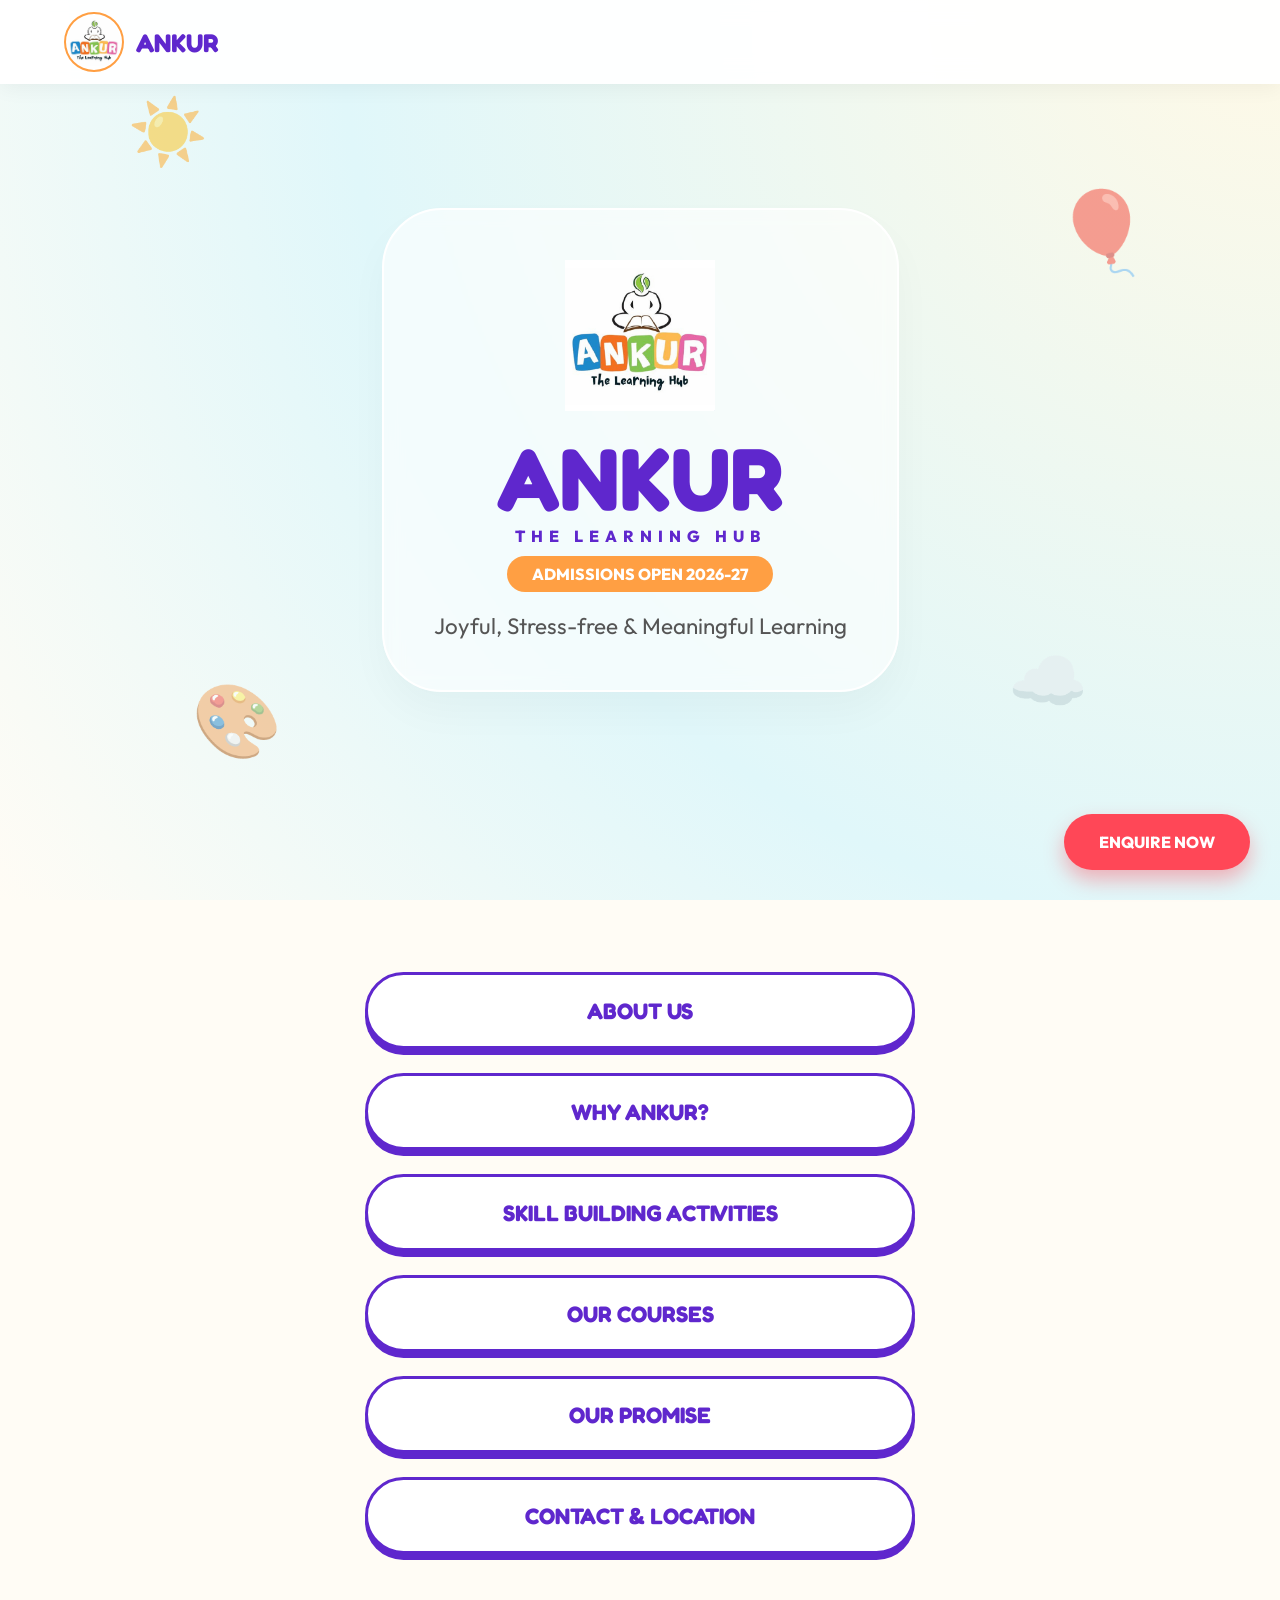
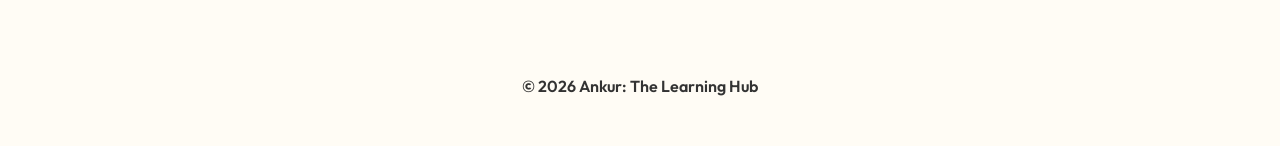
==== commit 1b1229c2: "Update index.html" ====
--- a/index.html
+++ b/index.html
@@ -16,15 +16,23 @@
         * { margin: 0; padding: 0; box-sizing: border-box; scroll-behavior: smooth; }
         body { font-family: 'Outfit', sans-serif; background: var(--soft-bg); color: #333; overflow-x: hidden; }
 
-        /* HEADER */
+        /* HEADER & LOGO FIX */
         .main-header {
             position: fixed; top: 0; width: 100%; z-index: 1000;
-            background: rgba(255, 255, 255, 0.9); backdrop-filter: blur(12px);
+            background: rgba(255, 255, 255, 0.95); backdrop-filter: blur(12px);
             padding: 12px 5%; display: flex; justify-content: space-between; align-items: center;
             box-shadow: 0 4px 20px rgba(0,0,0,0.05);
         }
         .logo-wrap { display: flex; align-items: center; gap: 12px; }
-        .logo-img { height: 50px; border-radius: 50%; border: 2px solid var(--accent); }
+        .logo-img { 
+            height: 60px; /* Increased for better visibility */
+            width: auto;
+            object-fit: contain; /* Ensures full logo is visible */
+            border-radius: 50%; 
+            border: 2px solid var(--accent); 
+            background: white;
+            padding: 2px;
+        }
         .logo-text-top { font-family: 'Fredoka'; font-weight: 700; color: var(--primary); font-size: 1.6rem; }
 
         /* LANDING PAGE HERO */
@@ -80,7 +88,7 @@
         .drawing { background: #ff7675; } .phonics { background: #74b9ff; } .writing { background: #55efc4; } .maths { background: #a29bfe; }
 
         /* SUNFLOWER COURSES */
-        .garden { display: flex; justify-content: center; gap: 40px; flex-wrap: wrap; }
+        .garden { display: flex; justify(E) 421306 center; gap: 40px; flex-wrap: wrap; }
         .flower { display: flex; flex-direction: column; align-items: center; }
         .flower-head { 
             width: 140px; height: 140px; background: var(--sun-yellow); border-radius: 50%;
@@ -95,9 +103,15 @@
         .promise-item { display: flex; align-items: flex-start; gap: 10px; margin-bottom: 12px; font-weight: 600; font-size: 1.1rem; }
         .promise-item span { color: var(--green); font-weight: 900; }
 
-        /* CONTACT SECTION */
+        /* CONTACT SECTION & MAP BUTTON */
         .contact-grid { display: grid; grid-template-columns: repeat(auto-fit, minmax(280px, 1fr)); gap: 20px; }
-        .c-card { background: white; padding: 30px; border-radius: 30px; text-decoration: none; color: inherit; border: 2px solid #eee; }
+        .c-card { background: white; padding: 30px; border-radius: 30px; text-decoration: none; color: inherit; border: 2px solid #eee; display: flex; flex-direction: column; align-items: center; gap: 10px; }
+        .map-btn {
+            background: var(--primary); color: white; padding: 12px 25px; border-radius: 50px;
+            text-decoration: none; font-weight: 700; margin-top: 10px; transition: 0.3s;
+            box-shadow: 0 4px 15px rgba(95, 39, 205, 0.3);
+        }
+        .map-btn:hover { background: var(--accent); transform: scale(1.05); }
 
         .call-btn { position: fixed; bottom: 30px; right: 30px; background: #ff4757; color: white; padding: 18px 35px; border-radius: 50px; text-decoration: none; font-weight: 800; z-index: 2000; box-shadow: 0 10px 20px rgba(255,71,87,0.4); }
 
@@ -110,7 +124,7 @@
 
     <header class="main-header">
         <div class="logo-wrap">
-            <img src="Logo.png" alt="Logo" class="logo-img">
+            <img src="Logo.png" alt="Ankur Logo" class="logo-img">
             <div class="logo-text-top">ANKUR</div>
         </div>
     </header>
@@ -192,12 +206,16 @@
             </div>
         </div>
 
-        <button class="toggle-btn" onclick="togglePanel('contactP', this)">CONTACT US</button>
+        <button class="toggle-btn" onclick="togglePanel('contactP', this)">CONTACT & LOCATION</button>
         <div id="contactP" class="panel">
             <div class="contact-grid">
                 <a href="tel:9082137372" class="c-card"><h4>📞 Phone</h4><p>908 213 7372 / 959 421 5138</p></a>
                 <a href="mailto:ankurthelearninghub@gmail.com" class="c-card"><h4>✉️ Email</h4><p>ankurthelearninghub@gmail.com</p></a>
-                <div class="c-card"><h4>📍 Address</h4><p>Panduhari Enclave Phase-1, Kalyan (E)</p></div>
+                <div class="c-card">
+                    <h4>📍 Address</h4>
+                    <p style="font-weight: 500; font-size: 0.95rem;">PANDUHARI ENCLAVE PHASE - 1, RAI-RESIDENCY, GAON DEVI ROAD, KALYAN (E) 421306.</p>
+                    <a href="https://www.google.com/maps/search/?api=1&query=PANDUHARI+ENCLAVE+PHASE+1+RAI+RESIDENCY+KALYAN" target="_blank" class="map-btn">📍 Get Directions</a>
+                </div>
             </div>
         </div>
     </div>
@@ -223,7 +241,6 @@
 
         function updateMusic() {
             var anyOpen = document.querySelectorAll('.panel.show').length > 0;
-            // Check if user has scrolled past landing page (height of viewport)
             var scrolledDown = window.scrollY > (window.innerHeight * 0.5);
 
             if (anyOpen && scrolledDown) {
@@ -233,7 +250,6 @@
             }
         }
 
-        // Automatic Stop when scrolling back to landing page
         window.onscroll = function() {
             updateMusic();
         };
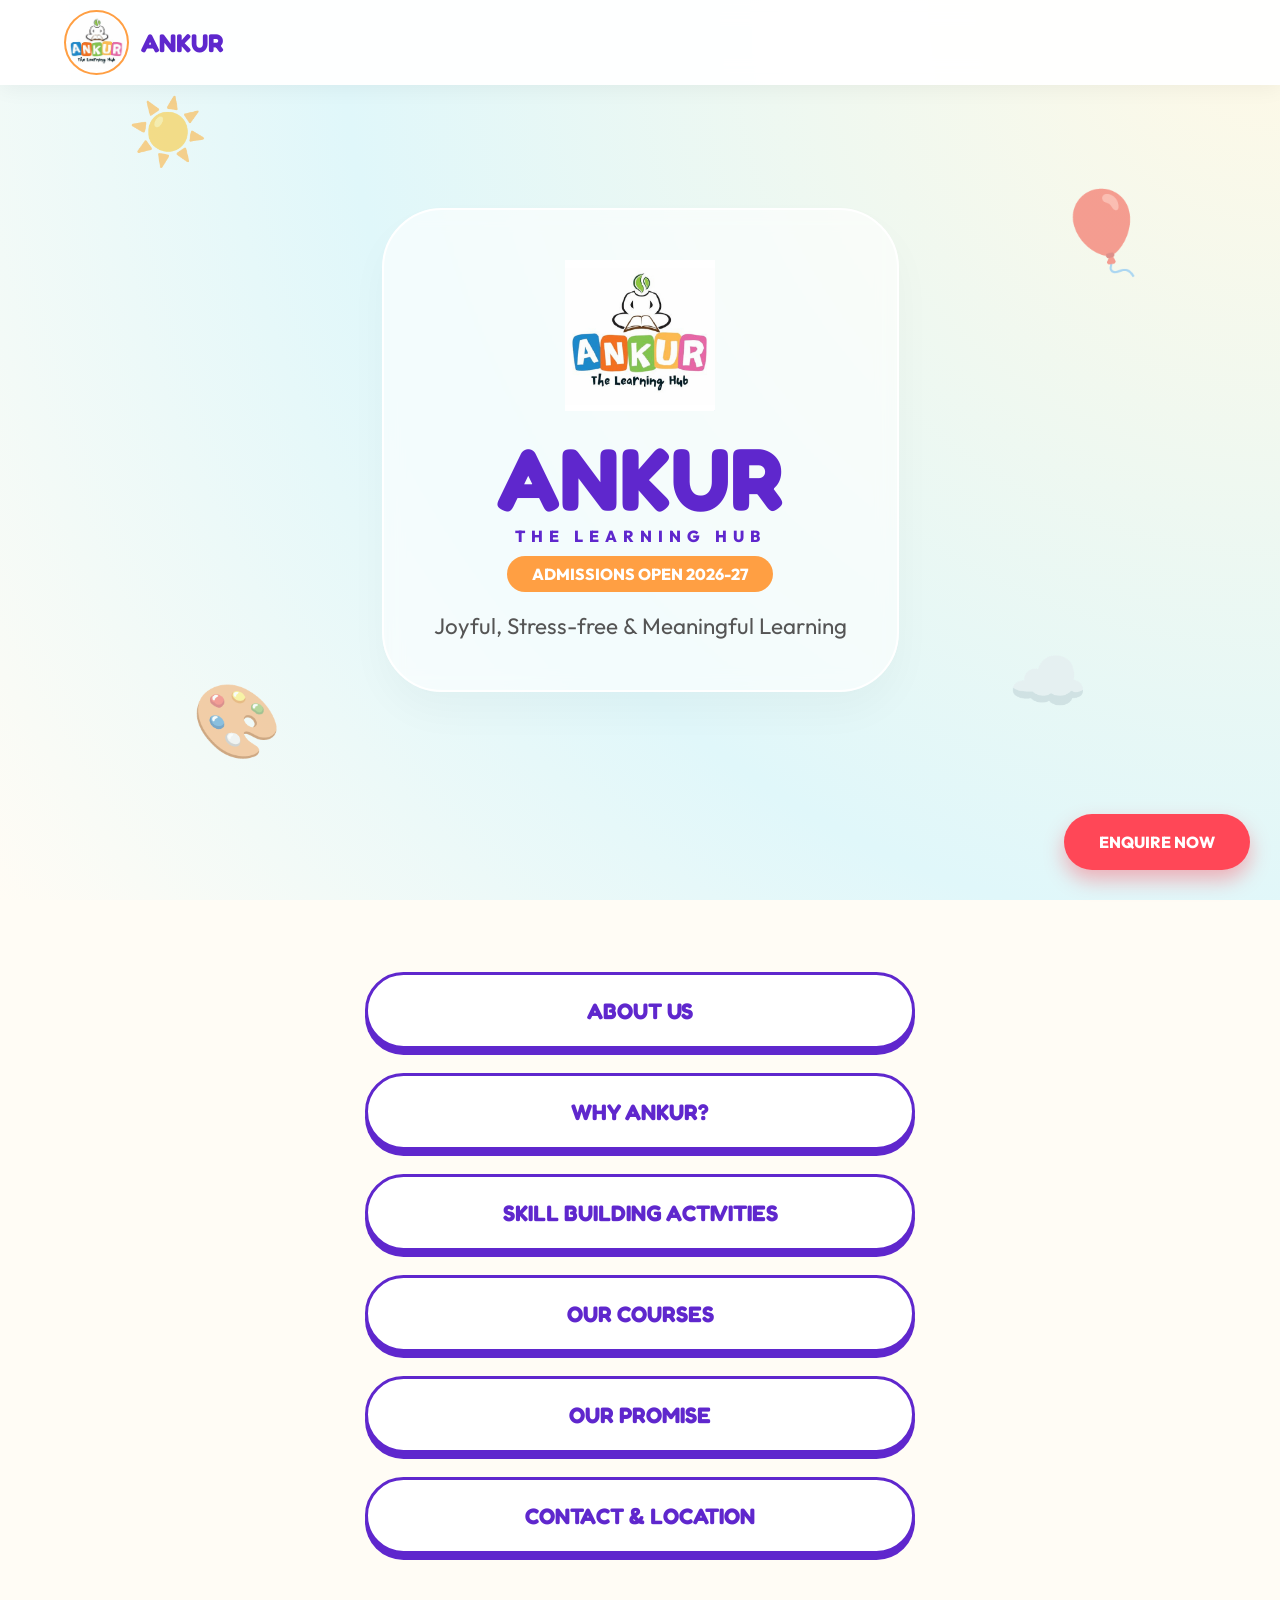
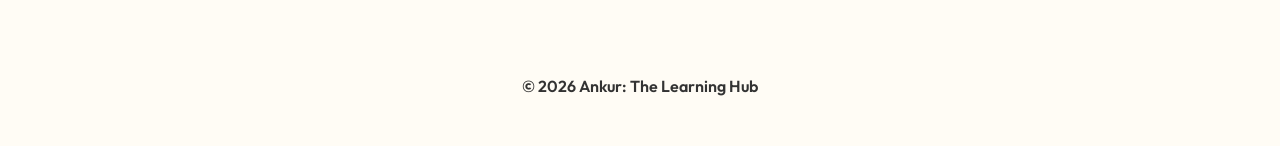
==== commit 3a0265a8: "Update index.html" ====
--- a/index.html
+++ b/index.html
@@ -2,7 +2,7 @@
 <html lang="en">
 <head>
     <meta charset="UTF-8">
-    <meta name="viewport" content="width=device-width, initial-scale=1.0">
+    <meta name="viewport" content="width=device-width, initial-scale=1.0"> 
     <title>Ankur: The Learning Hub</title>
     <link href="https://fonts.googleapis.com/css2?family=Fredoka:wght@400;700&family=Outfit:wght@300;600;800&display=swap" rel="stylesheet">
     <link href="https://unpkg.com/aos@2.3.1/dist/aos.css" rel="stylesheet">
@@ -16,18 +16,18 @@
         * { margin: 0; padding: 0; box-sizing: border-box; scroll-behavior: smooth; }
         body { font-family: 'Outfit', sans-serif; background: var(--soft-bg); color: #333; overflow-x: hidden; }
 
-        /* HEADER & LOGO FIX */
+        /* HEADER & LOGO FIX - Ensures full visibility */
         .main-header {
             position: fixed; top: 0; width: 100%; z-index: 1000;
             background: rgba(255, 255, 255, 0.95); backdrop-filter: blur(12px);
-            padding: 12px 5%; display: flex; justify-content: space-between; align-items: center;
+            padding: 10px 5%; display: flex; justify-content: space-between; align-items: center;
             box-shadow: 0 4px 20px rgba(0,0,0,0.05);
         }
         .logo-wrap { display: flex; align-items: center; gap: 12px; }
         .logo-img { 
-            height: 60px; /* Increased for better visibility */
+            height: 65px; 
             width: auto;
-            object-fit: contain; /* Ensures full logo is visible */
+            object-fit: contain; 
             border-radius: 50%; 
             border: 2px solid var(--accent); 
             background: white;
@@ -48,7 +48,6 @@
         .hero-logo { width: 150px; margin-bottom: 15px; animation: float 3s ease-in-out infinite; }
         .hero-h1 { font-family: 'Fredoka'; font-size: clamp(3rem, 10vw, 5.5rem); color: var(--primary); line-height: 1.1; }
         
-        /* DOODLES */
         .doodle { position: absolute; opacity: 0.5; z-index: 1; animation: orbit 20s infinite linear; pointer-events: none; }
         .d1 { top: 10%; left: 10%; font-size: 4rem; } .d2 { top: 20%; right: 10%; font-size: 5rem; }
         .d3 { bottom: 15%; left: 15%; font-size: 4.5rem; } .d4 { bottom: 20%; right: 15%; font-size: 4rem; }
@@ -88,7 +87,7 @@
         .drawing { background: #ff7675; } .phonics { background: #74b9ff; } .writing { background: #55efc4; } .maths { background: #a29bfe; }
 
         /* SUNFLOWER COURSES */
-        .garden { display: flex; justify(E) 421306 center; gap: 40px; flex-wrap: wrap; }
+        .garden { display: flex; justify-content: center; gap: 40px; flex-wrap: wrap; }
         .flower { display: flex; flex-direction: column; align-items: center; }
         .flower-head { 
             width: 140px; height: 140px; background: var(--sun-yellow); border-radius: 50%;
@@ -107,9 +106,9 @@
         .contact-grid { display: grid; grid-template-columns: repeat(auto-fit, minmax(280px, 1fr)); gap: 20px; }
         .c-card { background: white; padding: 30px; border-radius: 30px; text-decoration: none; color: inherit; border: 2px solid #eee; display: flex; flex-direction: column; align-items: center; gap: 10px; }
         .map-btn {
-            background: var(--primary); color: white; padding: 12px 25px; border-radius: 50px;
-            text-decoration: none; font-weight: 700; margin-top: 10px; transition: 0.3s;
-            box-shadow: 0 4px 15px rgba(95, 39, 205, 0.3);
+            background: #4285F4; color: white; padding: 14px 28px; border-radius: 50px;
+            text-decoration: none; font-weight: 700; margin-top: 15px; transition: 0.3s;
+            box-shadow: 0 4px 15px rgba(66, 133, 244, 0.3);
         }
         .map-btn:hover { background: var(--accent); transform: scale(1.05); }
 
@@ -211,10 +210,16 @@
             <div class="contact-grid">
                 <a href="tel:9082137372" class="c-card"><h4>📞 Phone</h4><p>908 213 7372 / 959 421 5138</p></a>
                 <a href="mailto:ankurthelearninghub@gmail.com" class="c-card"><h4>✉️ Email</h4><p>ankurthelearninghub@gmail.com</p></a>
-                <div class="c-card">
-                    <h4>📍 Address</h4>
-                    <p style="font-weight: 500; font-size: 0.95rem;">PANDUHARI ENCLAVE PHASE - 1, RAI-RESIDENCY, GAON DEVI ROAD, KALYAN (E) 421306.</p>
-                    <a href="https://www.google.com/maps/search/?api=1&query=PANDUHARI+ENCLAVE+PHASE+1+RAI+RESIDENCY+KALYAN" target="_blank" class="map-btn">📍 Get Directions</a>
+                
+                <div class="c-card" style="grid-column: 1 / -1; border: 2px solid var(--accent); text-align: center;">
+                    <h4 style="color: var(--primary);">📍 School Address</h4>
+                    <p style="font-weight: 700; font-size: 1rem; margin: 10px 0; color: #444; line-height: 1.5;">
+                        PANDUHARI ENCLAVE PHASE - 1, RAI-RESIDENCY,<br>
+                        GAON DEVI ROAD, KALYAN (E) 421306.
+                    </p>
+                    <a href="https://www.google.com/maps/search/?api=1&query=Panduhari+Enclave+Phase+1+Kalyan+East" target="_blank" class="map-btn">
+                        🚀 Access Live Location
+                    </a>
                 </div>
             </div>
         </div>
